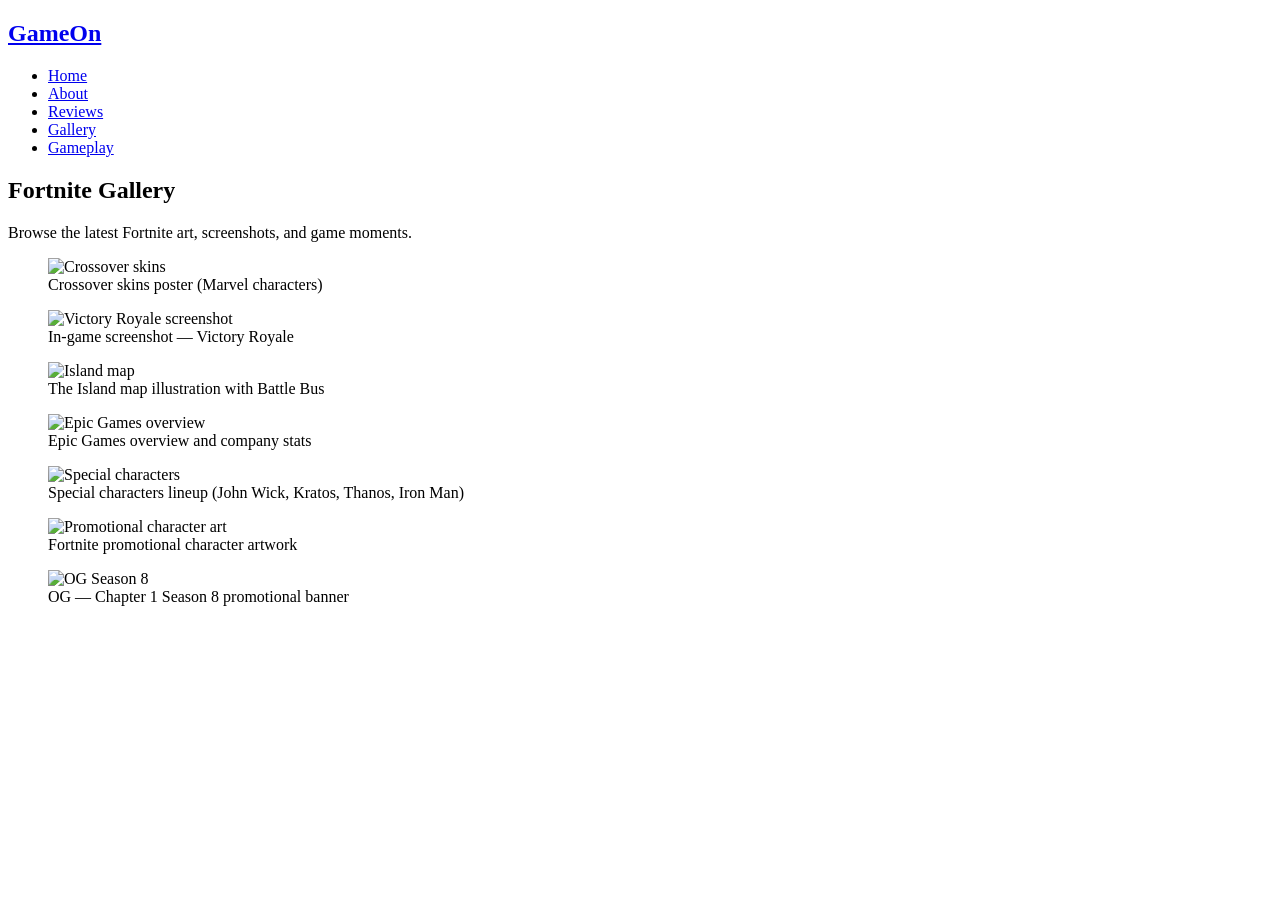
==== about.html @ af1e61cd "Add files via upload" ====
<!DOCTYPE html>
<html lang="en">
<head>
    <meta charset="UTF-8">
    <meta name="viewport" content="width=device-width, initial-scale=1.0">
    <title>GameOn – Gallery</title>
    <link rel="stylesheet" href="css/style.css">
    <link href="https://fonts.googleapis.com/css2?family=Permanent+Marker&family=Poppins:wght@300;400;500;600;700&display=swap" rel="stylesheet">
    <link rel="stylesheet" href="https://cdnjs.cloudflare.com/ajax/libs/font-awesome/6.0.0/css/all.min.css">
</head>
<body>

    <header class="inner-header">
        <div class="logo"><h2><a href="index.html">GameOn</a></h2></div>
        <nav>
            <ul>
                <li><a href="index.html">Home</a></li>
                <li><a href="about.html">About</a></li>
                <li><a href="reviews.html">Reviews</a></li>
                <li class="active"><a href="gallery.html">Gallery</a></li>
                <li class="btn"><a href="gameplay.html">Gameplay</a></li>
            </ul>
        </nav>
    </header>

    <section class="page" id="gallery">
        <h1>Fortnite Gallery</h1>

        <div class="main-width">
            <p class="lead">Browse the latest Fortnite art, screenshots, and game moments.</p>

            <div class="gallery-grid">
                <figure class="gallery-item"><img src="images/fortnite6.png" alt="Crossover skins"><figcaption>Crossover skins poster (Marvel characters)</figcaption></figure>
                <figure class="gallery-item"><img src="images/fortnite5.png" alt="Victory Royale screenshot"><figcaption>In-game screenshot — Victory Royale</figcaption></figure>
                <figure class="gallery-item"><img src="images/fortnite4.png" alt="Island map"><figcaption>The Island map illustration with Battle Bus</figcaption></figure>
                <figure class="gallery-item"><img src="images/Fortnite3.jpg" alt="Epic Games overview"><figcaption>Epic Games overview and company stats</figcaption></figure>
                <figure class="gallery-item"><img src="images/Fortnite2.jpg" alt="Special characters"><figcaption>Special characters lineup (John Wick, Kratos, Thanos, Iron Man)</figcaption></figure>
                <figure class="gallery-item"><img src="images/fortnite-og.jpeg" alt="Promotional character art"><figcaption>Fortnite promotional character artwork</figcaption></figure>
                <figure class="gallery-item"><img src="images/image5.png" alt="OG Season 8"><figcaption>OG — Chapter 1 Season 8 promotional banner</figcaption></figure>
            </div>
        </div>

    </section>

</body>
</html>
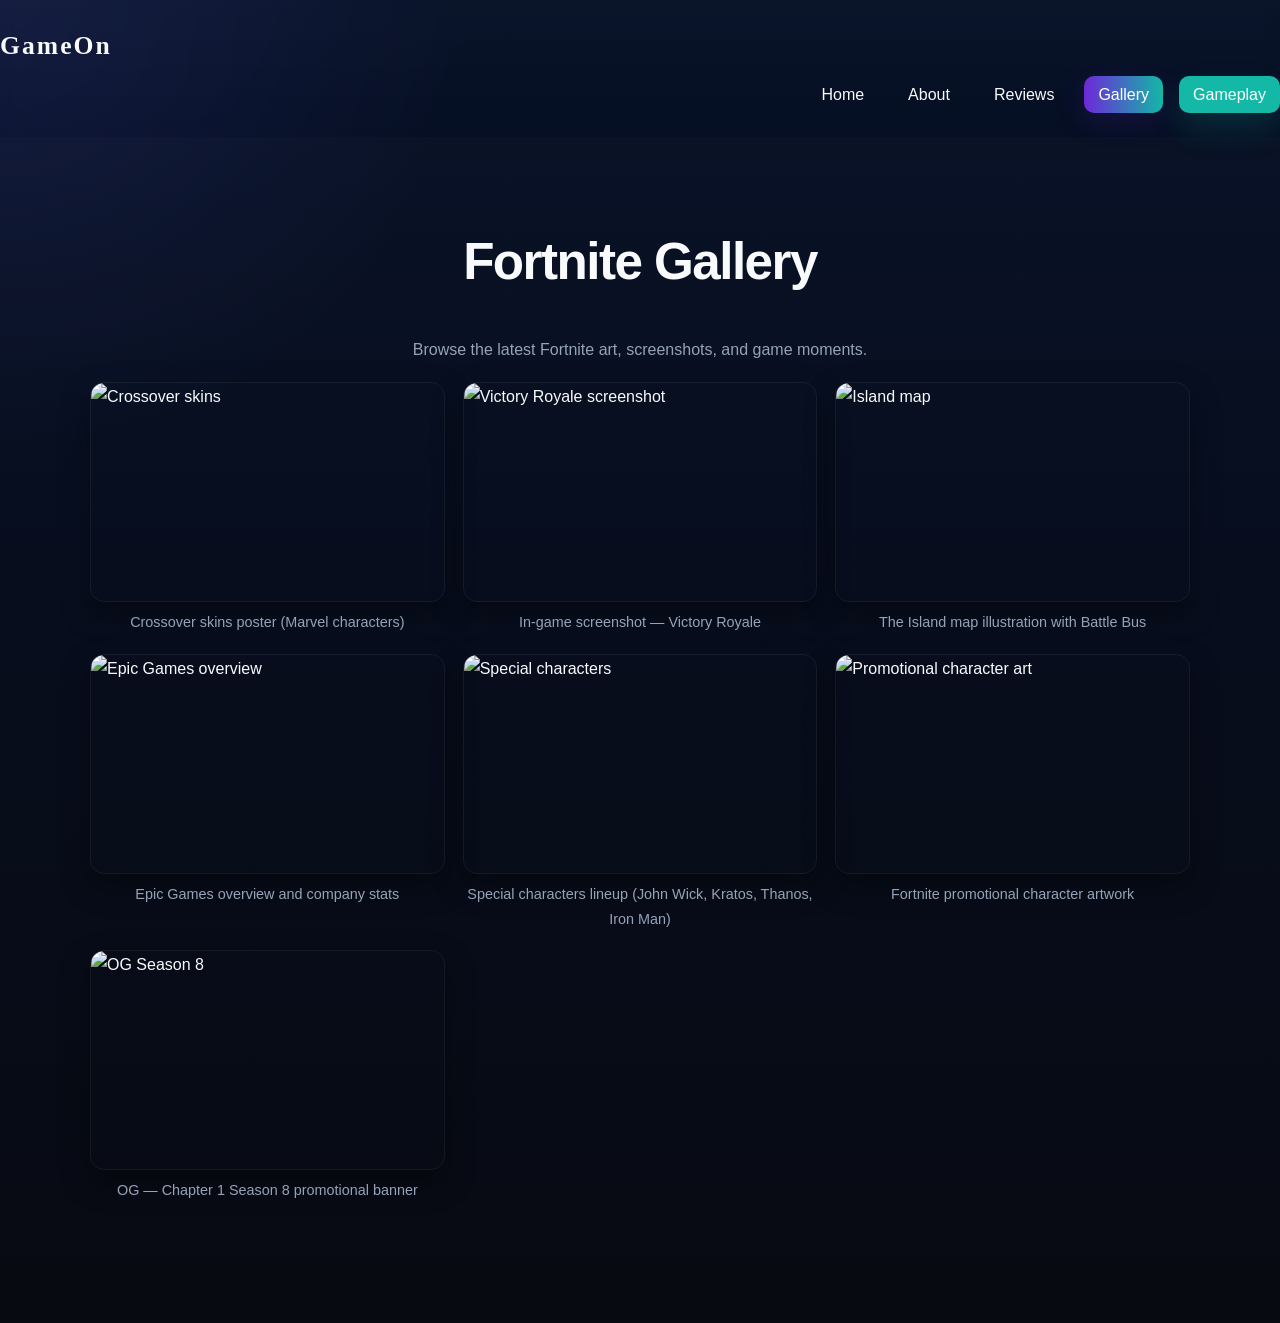
==== commit 773fd226: "Update about.html" ====
--- a/about.html
+++ b/about.html
@@ -4,7 +4,7 @@
     <meta charset="UTF-8">
     <meta name="viewport" content="width=device-width, initial-scale=1.0">
     <title>GameOn – Gallery</title>
-    <link rel="stylesheet" href="css/style.css">
+    <link rel="stylesheet" href="style.css">
     <link href="https://fonts.googleapis.com/css2?family=Permanent+Marker&family=Poppins:wght@300;400;500;600;700&display=swap" rel="stylesheet">
     <link rel="stylesheet" href="https://cdnjs.cloudflare.com/ajax/libs/font-awesome/6.0.0/css/all.min.css">
 </head>
@@ -43,4 +43,4 @@
     </section>
 
 </body>
-</html>+</html>
--- a/style.css
+++ b/style.css
@@ -0,0 +1,420 @@
+/* Global reset */
+* {
+    box-sizing: border-box;
+    margin: 0;
+    padding: 0;
+}
+
+:root {
+    --bg: #080a12;
+    --surface: #111827;
+    --surface-alt: #1f2937;
+    --text: #f8fafc;
+    --muted: #94a3b8;
+    --primary: #6d28d9;
+    --accent: #14b8a6;
+    --border: rgba(148, 163, 184, 0.15);
+}
+
+/* Extra color tokens */
+:root {
+    --accent-2: #ff7a59;
+    --glass: rgba(255,255,255,0.03);
+}
+
+body {
+    font-family: 'Poppins', sans-serif;
+    color: var(--text);
+    background: radial-gradient(circle at top left, rgba(99, 102, 241, 0.12), transparent 25%),
+                linear-gradient(180deg, #061026 0%, #080a12 100%);
+    min-height: 100vh;
+    line-height: 1.75;
+}
+
+a {
+    color: inherit;
+    text-decoration: none;
+}
+
+img {
+    max-width: 100%;
+    display: block;
+}
+
+.main-width,
+.two-col,
+.stats {
+    width: min(1100px, calc(100% - 40px));
+    margin: 0 auto;
+}
+
+header.inner-header {
+    padding: 24px 0;
+}
+
+header.inner-header .logo h2 {
+    font-family: 'Permanent Marker', cursive;
+    font-size: clamp(1.5rem, 2vw, 2.2rem);
+    letter-spacing: 0.08em;
+}
+
+header.inner-header nav ul {
+    display: flex;
+    flex-wrap: wrap;
+    justify-content: flex-end;
+    gap: 16px;
+    list-style: none;
+    margin-top: 8px;
+}
+
+header.inner-header nav li {
+    padding: 4px 0;
+}
+
+header.inner-header nav li a {
+    color: var(--text);
+    font-weight: 500;
+    padding: 10px 14px;
+    border-radius: 10px;
+    transition: background 0.2s ease, color 0.2s ease;
+}
+
+header.inner-header nav li a:hover,
+header.inner-header nav li.active a {
+    background: rgba(99, 102, 241, 0.15);
+    color: #ffffff;
+}
+
+header.inner-header nav li.btn a {
+    background: var(--accent);
+    color: #ffffff;
+    box-shadow: 0 15px 30px rgba(20, 184, 166, 0.18);
+}
+
+header.inner-header nav li.btn a:hover {
+    transform: translateY(-1px);
+}
+
+section.page {
+    padding: 80px 0 120px;
+}
+
+section.page h1 {
+    font-size: clamp(2rem, 4vw, 3.5rem);
+    text-align: center;
+    margin-bottom: 30px;
+    letter-spacing: -0.03em;
+}
+
+.two-col {
+    display: grid;
+    grid-template-columns: 1.2fr 0.8fr;
+    gap: 40px;
+    align-items: center;
+    margin-bottom: 60px;
+}
+
+.two-col p {
+    margin-bottom: 22px;
+    color: var(--muted);
+    font-size: 1rem;
+}
+
+.boxed-img {
+    border-radius: 28px;
+    border: 2px solid rgba(255,255,255,.08);
+    box-shadow: 0 20px 60px rgba(0, 0, 0, 0.35);
+}
+
+video.boxed-img {
+    width: 100%;
+    max-height: 420px;
+    object-fit: cover;
+}
+
+.video-wrapper {
+    margin-top: 24px;
+}
+
+.stats {
+    display: grid;
+    grid-template-columns: repeat(4, minmax(150px, 1fr));
+    gap: 18px;
+}
+
+/* Reviews grid */
+.reviews-grid {
+    display: grid;
+    grid-template-columns: repeat(3, 1fr);
+    gap: 20px;
+    margin-top: 36px;
+}
+
+.review-card {
+    background: rgba(255,255,255,0.03);
+    border: 1px solid var(--border);
+    border-radius: 16px;
+    padding: 18px;
+    display: flex;
+    gap: 12px;
+    align-items: flex-start;
+}
+
+.review-card .avatar {
+    width: 56px;
+    height: 56px;
+    border-radius: 50%;
+    background: linear-gradient(135deg, var(--primary), var(--accent));
+    display: flex;
+    align-items: center;
+    justify-content: center;
+    font-weight: 700;
+    color: #fff;
+    flex-shrink: 0;
+}
+
+.review-card .review-body h4 {
+    margin: 0 0 6px 0;
+}
+
+.review-card .rating {
+    color: #ffd166;
+    margin-bottom: 8px;
+}
+
+@media (max-width: 900px) {
+    .reviews-grid {
+        grid-template-columns: repeat(2, 1fr);
+    }
+}
+
+@media (max-width: 620px) {
+    .reviews-grid {
+        grid-template-columns: 1fr;
+    }
+}
+
+.stat {
+    background: rgba(255, 255, 255, 0.04);
+    border: 1px solid var(--border);
+    border-radius: 24px;
+    padding: 24px;
+    text-align: center;
+    transition: transform 0.25s ease, background 0.25s ease;
+}
+
+.stat:hover {
+    transform: translateY(-4px);
+    background: rgba(99, 102, 241, 0.12);
+}
+
+.stat h3 {
+    font-size: 2rem;
+    margin-bottom: 10px;
+}
+
+.stat p {
+    color: var(--muted);
+}
+
+@media (max-width: 900px) {
+    .two-col {
+        grid-template-columns: 1fr;
+    }
+    .stats {
+        grid-template-columns: repeat(2, minmax(140px, 1fr));
+    }
+}
+
+@media (max-width: 620px) {
+    header.inner-header nav ul {
+        justify-content: center;
+        text-align: center;
+    }
+    .stats {
+        grid-template-columns: 1fr;
+    }
+    section.page {
+        padding-top: 60px;
+    }
+}
+
+/* Gallery styles */
+.lead {
+    text-align: center;
+    color: var(--muted);
+    margin-bottom: 18px;
+}
+
+.gallery-grid {
+    display: grid;
+    grid-template-columns: repeat(3, 1fr);
+    gap: 18px;
+}
+
+.gallery-item img {
+    width: 100%;
+    height: 220px;
+    object-fit: cover;
+    border-radius: 14px;
+    border: 1px solid rgba(255,255,255,0.06);
+    box-shadow: 0 12px 30px rgba(0,0,0,0.35);
+}
+
+.gallery-item figcaption {
+    margin-top: 8px;
+    font-size: 0.9rem;
+    color: var(--muted);
+    text-align: center;
+}
+
+@media (max-width: 900px) {
+    .gallery-grid {
+        grid-template-columns: repeat(2, 1fr);
+    }
+}
+
+@media (max-width: 620px) {
+    .gallery-grid {
+        grid-template-columns: 1fr;
+    }
+    .gallery-item img {
+        height: 180px;
+    }
+}
+
+/* Design enhancements: buttons, hero image, hover effects, animations */
+
+/* Header shadow and spacing */
+header.inner-header {
+    background: linear-gradient(180deg, rgba(255,255,255,0.02), transparent);
+    backdrop-filter: blur(6px);
+    position: sticky;
+    top: 0;
+    z-index: 50;
+}
+
+/* Hero image polish */
+.hero .image img {
+    width: 420px;
+    max-width: 40vw;
+    border-radius: 20px;
+    transform: translateY(-8px);
+    box-shadow: 0 30px 80px rgba(13,16,30,0.6);
+}
+
+/* Buttons */
+.main-text a {
+    display: inline-block;
+    padding: 10px 16px;
+    margin-right: 10px;
+    border-radius: 10px;
+    transition: transform 0.18s ease, box-shadow 0.18s ease;
+}
+
+.main-text a:hover {
+    transform: translateY(-4px);
+}
+
+.main-text .cta {
+    background: linear-gradient(90deg,var(--primary),var(--accent));
+    color: #fff;
+    box-shadow: 0 14px 30px rgba(109,40,217,0.14);
+}
+
+/* Gallery hover overlay */
+.gallery-item {
+    position: relative;
+    overflow: visible;
+}
+
+.gallery-item::after {
+    content: '';
+    position: absolute;
+    inset: 0;
+    border-radius: 14px;
+    background: linear-gradient(180deg, rgba(0,0,0,0.0), rgba(0,0,0,0.18));
+    opacity: 0;
+    transition: opacity 180ms ease, transform 180ms ease;
+}
+
+.gallery-item:hover::after {
+    opacity: 1;
+}
+
+.gallery-item img {
+    transition: transform 300ms ease, filter 300ms ease;
+}
+
+.gallery-item:hover img {
+    transform: scale(1.03);
+    filter: brightness(0.95) contrast(1.02);
+}
+
+/* Review card animation and polish */
+.review-card {
+    transition: transform 220ms cubic-bezier(.2,.9,.3,1), box-shadow 220ms ease;
+}
+
+.review-card:hover {
+    transform: translateY(-8px) scale(1.01);
+    box-shadow: 0 30px 60px rgba(2,6,23,0.5);
+}
+
+.review-card .rating {
+    letter-spacing: 1px;
+}
+
+/* Avatar gradient animation */
+.review-card .avatar {
+    background: linear-gradient(135deg, #8b5cf6, #06b6d4);
+}
+
+/* Subtle entrance animation */
+.reviews-grid .review-card,
+.gallery-grid .gallery-item {
+    opacity: 0;
+    transform: translateY(8px);
+    animation: popIn 420ms ease forwards;
+}
+
+@keyframes popIn {
+    to { opacity: 1; transform: translateY(0); }
+}
+
+/* Staggered animation */
+.reviews-grid .review-card:nth-child(1){ animation-delay: 80ms; }
+.reviews-grid .review-card:nth-child(2){ animation-delay: 140ms; }
+.reviews-grid .review-card:nth-child(3){ animation-delay: 200ms; }
+.gallery-grid .gallery-item:nth-child(1){ animation-delay: 40ms; }
+.gallery-grid .gallery-item:nth-child(2){ animation-delay: 80ms; }
+.gallery-grid .gallery-item:nth-child(3){ animation-delay: 120ms; }
+.gallery-grid .gallery-item:nth-child(4){ animation-delay: 160ms; }
+.gallery-grid .gallery-item:nth-child(5){ animation-delay: 200ms; }
+.gallery-grid .gallery-item:nth-child(6){ animation-delay: 240ms; }
+
+/* Additional design accents */
+header.inner-header nav li.active a {
+    background: linear-gradient(90deg,var(--primary),var(--accent));
+    box-shadow: 0 8px 30px rgba(109,40,217,0.16);
+}
+
+.boxed-img {
+    transition: transform 260ms ease, box-shadow 260ms ease;
+}
+
+.boxed-img:hover {
+    transform: translateY(-6px);
+}
+
+section.page {
+    background: linear-gradient(180deg, rgba(255,255,255,0.01), transparent 40%);
+}
+
+.review-card .avatar img{
+    width:100%;
+    height:100%;
+    border-radius:50%;
+    object-fit:cover;
+}
+
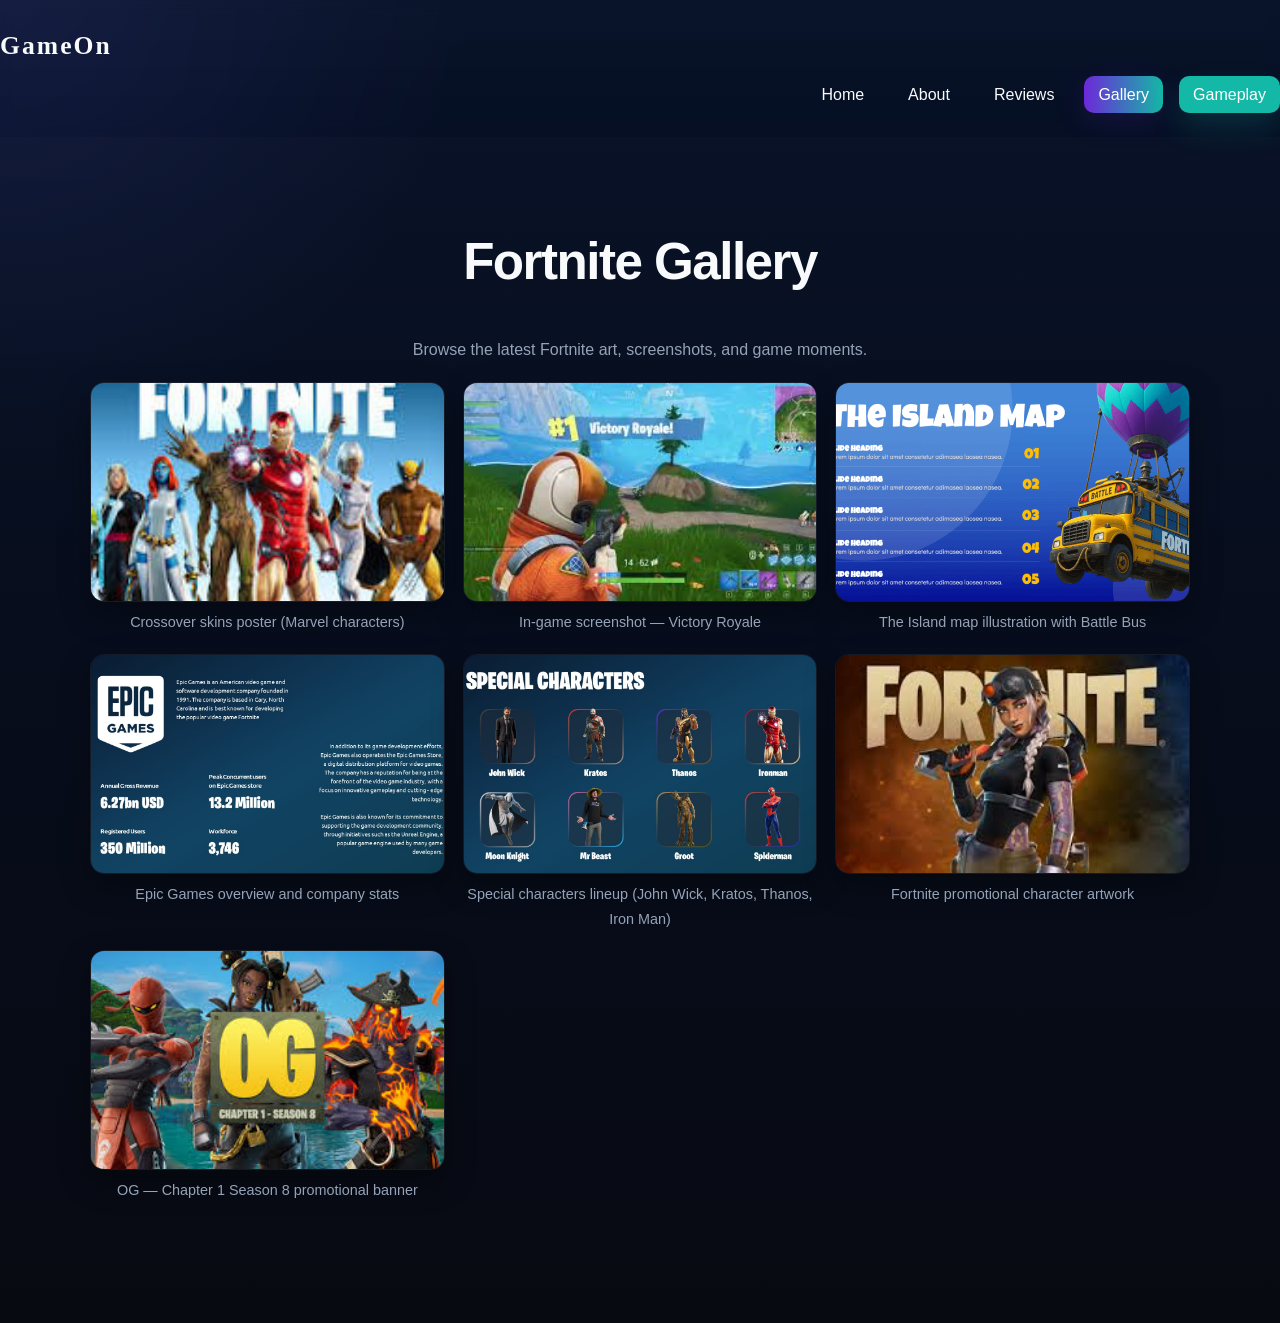
==== commit 6a07e53b: "Update about.html" ====
--- a/about.html
+++ b/about.html
@@ -30,13 +30,13 @@
             <p class="lead">Browse the latest Fortnite art, screenshots, and game moments.</p>
 
             <div class="gallery-grid">
-                <figure class="gallery-item"><img src="images/fortnite6.png" alt="Crossover skins"><figcaption>Crossover skins poster (Marvel characters)</figcaption></figure>
-                <figure class="gallery-item"><img src="images/fortnite5.png" alt="Victory Royale screenshot"><figcaption>In-game screenshot — Victory Royale</figcaption></figure>
-                <figure class="gallery-item"><img src="images/fortnite4.png" alt="Island map"><figcaption>The Island map illustration with Battle Bus</figcaption></figure>
-                <figure class="gallery-item"><img src="images/Fortnite3.jpg" alt="Epic Games overview"><figcaption>Epic Games overview and company stats</figcaption></figure>
-                <figure class="gallery-item"><img src="images/Fortnite2.jpg" alt="Special characters"><figcaption>Special characters lineup (John Wick, Kratos, Thanos, Iron Man)</figcaption></figure>
-                <figure class="gallery-item"><img src="images/fortnite-og.jpeg" alt="Promotional character art"><figcaption>Fortnite promotional character artwork</figcaption></figure>
-                <figure class="gallery-item"><img src="images/image5.png" alt="OG Season 8"><figcaption>OG — Chapter 1 Season 8 promotional banner</figcaption></figure>
+                <figure class="gallery-item"><img src="fortnite6.png" alt="Crossover skins"><figcaption>Crossover skins poster (Marvel characters)</figcaption></figure>
+                <figure class="gallery-item"><img src="fortnite5.png" alt="Victory Royale screenshot"><figcaption>In-game screenshot — Victory Royale</figcaption></figure>
+                <figure class="gallery-item"><img src="fortnite4.png" alt="Island map"><figcaption>The Island map illustration with Battle Bus</figcaption></figure>
+                <figure class="gallery-item"><img src="fortnite3.jpg" alt="Epic Games overview"><figcaption>Epic Games overview and company stats</figcaption></figure>
+                <figure class="gallery-item"><img src="fortnite2.jpg" alt="Special characters"><figcaption>Special characters lineup (John Wick, Kratos, Thanos, Iron Man)</figcaption></figure>
+                <figure class="gallery-item"><img src="fortnite-og.jpeg" alt="Promotional character art"><figcaption>Fortnite promotional character artwork</figcaption></figure>
+                <figure class="gallery-item"><img src="image5.png" alt="OG Season 8"><figcaption>OG — Chapter 1 Season 8 promotional banner</figcaption></figure>
             </div>
         </div>
 
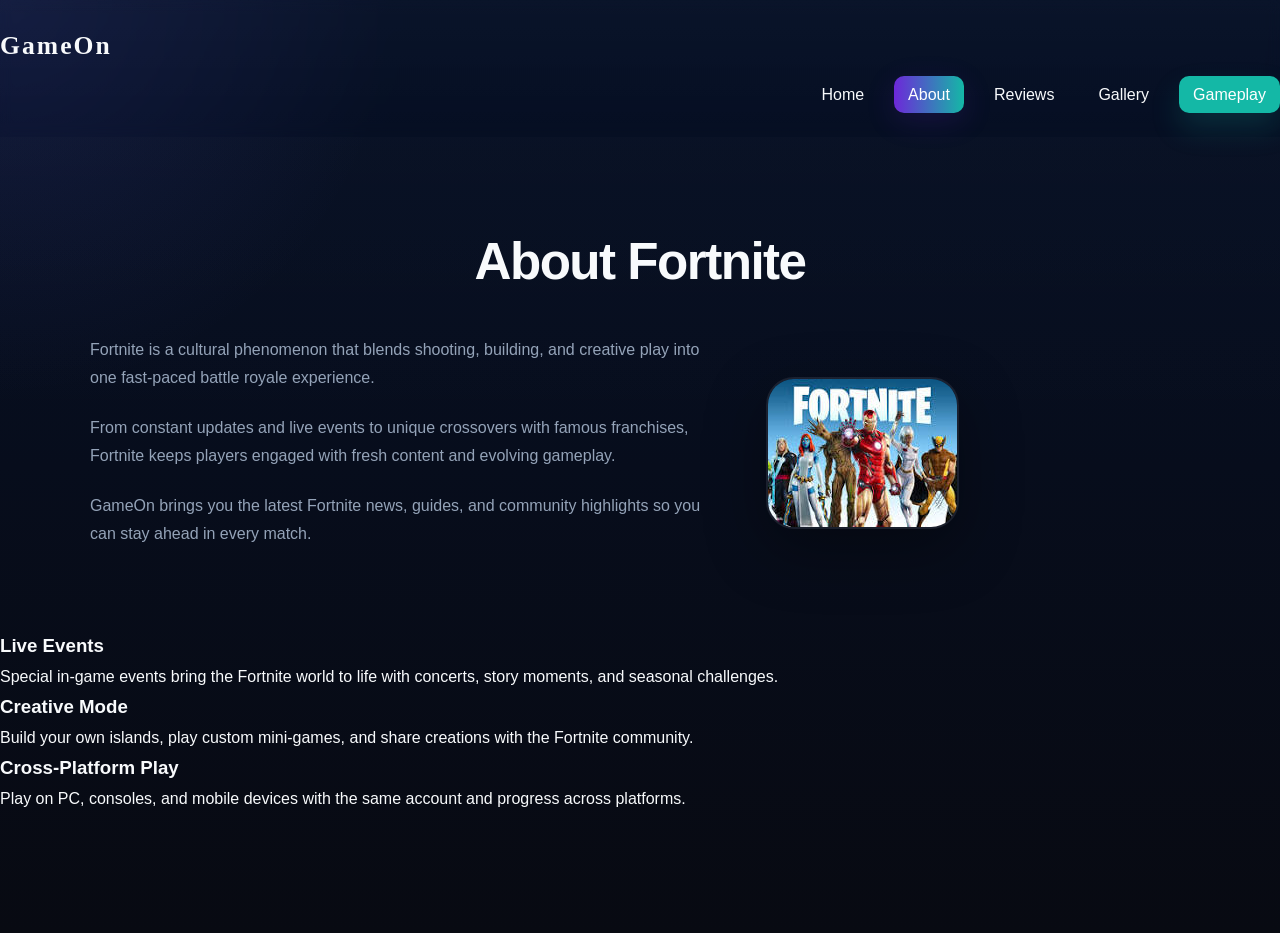
==== commit ec5a5fcc: "Revise about.html to enhance Fortnite description Updated the About page to provide information abou" ====
--- a/about.html
+++ b/about.html
@@ -3,7 +3,7 @@
 <head>
     <meta charset="UTF-8">
     <meta name="viewport" content="width=device-width, initial-scale=1.0">
-    <title>GameOn – Gallery</title>
+    <title>GameOn – About</title>
     <link rel="stylesheet" href="style.css">
     <link href="https://fonts.googleapis.com/css2?family=Permanent+Marker&family=Poppins:wght@300;400;500;600;700&display=swap" rel="stylesheet">
     <link rel="stylesheet" href="https://cdnjs.cloudflare.com/ajax/libs/font-awesome/6.0.0/css/all.min.css">
@@ -15,29 +15,41 @@
         <nav>
             <ul>
                 <li><a href="index.html">Home</a></li>
-                <li><a href="about.html">About</a></li>
+                <li class="active"><a href="about.html">About</a></li>
                 <li><a href="reviews.html">Reviews</a></li>
-                <li class="active"><a href="gallery.html">Gallery</a></li>
+                <li><a href="gallery.html">Gallery</a></li>
                 <li class="btn"><a href="gameplay.html">Gameplay</a></li>
             </ul>
         </nav>
     </header>
 
-    <section class="page" id="gallery">
-        <h1>Fortnite Gallery</h1>
+    <section class="page" id="about">
+        <h1>About Fortnite</h1>
 
-        <div class="main-width">
-            <p class="lead">Browse the latest Fortnite art, screenshots, and game moments.</p>
+        <div class="main-width two-col">
+            <div>
+                <p>Fortnite is a cultural phenomenon that blends shooting, building, and creative play into one fast-paced battle royale experience.</p>
+                <p>From constant updates and live events to unique crossovers with famous franchises, Fortnite keeps players engaged with fresh content and evolving gameplay.</p>
+                <p>GameOn brings you the latest Fortnite news, guides, and community highlights so you can stay ahead in every match.</p>
+            </div>
+            <div>
+                <img src="fortnite6.png" alt="Fortnite About" class="boxed-img">
+            </div>
+        </div>
 
-            <div class="gallery-grid">
-                <figure class="gallery-item"><img src="fortnite6.png" alt="Crossover skins"><figcaption>Crossover skins poster (Marvel characters)</figcaption></figure>
-                <figure class="gallery-item"><img src="fortnite5.png" alt="Victory Royale screenshot"><figcaption>In-game screenshot — Victory Royale</figcaption></figure>
-                <figure class="gallery-item"><img src="fortnite4.png" alt="Island map"><figcaption>The Island map illustration with Battle Bus</figcaption></figure>
-                <figure class="gallery-item"><img src="fortnite3.jpg" alt="Epic Games overview"><figcaption>Epic Games overview and company stats</figcaption></figure>
-                <figure class="gallery-item"><img src="fortnite2.jpg" alt="Special characters"><figcaption>Special characters lineup (John Wick, Kratos, Thanos, Iron Man)</figcaption></figure>
-                <figure class="gallery-item"><img src="fortnite-og.jpeg" alt="Promotional character art"><figcaption>Fortnite promotional character artwork</figcaption></figure>
-                <figure class="gallery-item"><img src="image5.png" alt="OG Season 8"><figcaption>OG — Chapter 1 Season 8 promotional banner</figcaption></figure>
-            </div>
+        <div class="features-grid">
+            <article>
+                <h3>Live Events</h3>
+                <p>Special in-game events bring the Fortnite world to life with concerts, story moments, and seasonal challenges.</p>
+            </article>
+            <article>
+                <h3>Creative Mode</h3>
+                <p>Build your own islands, play custom mini-games, and share creations with the Fortnite community.</p>
+            </article>
+            <article>
+                <h3>Cross-Platform Play</h3>
+                <p>Play on PC, consoles, and mobile devices with the same account and progress across platforms.</p>
+            </article>
         </div>
 
     </section>
